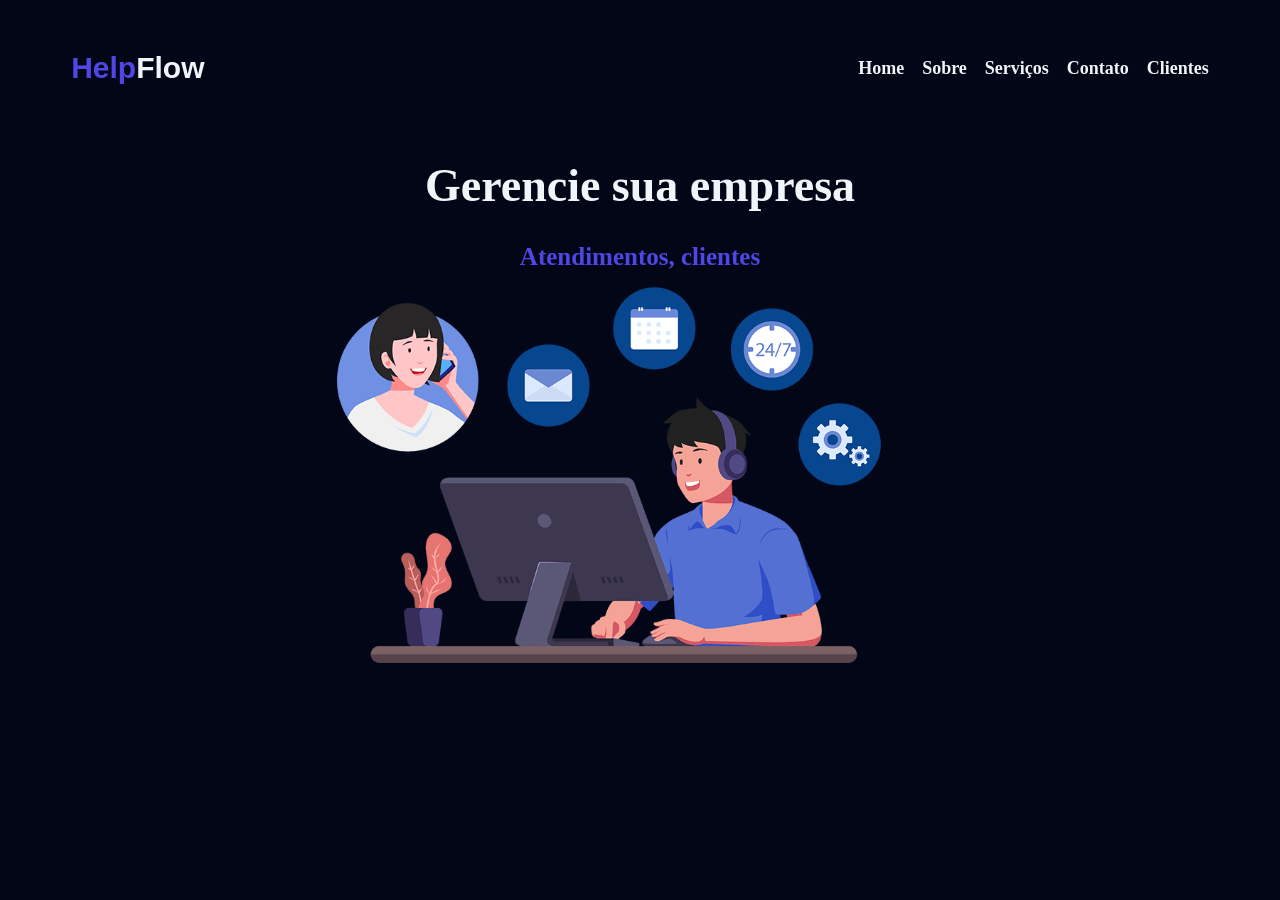
==== index.html @ 82026f05 "Primeiro commit" ====
<!DOCTYPE html>
<html lang="pt-br">
<head>
    <meta charset="UTF-8">
    <meta name="viewport" content="width=device-width, initial-scale=1.0">
    <link rel="stylesheet" href="style.css">
    <title>Document</title>
</head>
<body>
    <header class="Header">
        <h1><span>Help</span>Flow</h1>

        <div class="Link">
            <a href="/index.html">Home</a>
            <a href="/pages/sobre.html">Sobre</a>
            <a href="#">Serviços</a>
            <a href="#">Contato</a>
            <a href="#">Clientes</a>
        </div>
    </header>

    <main class="container">
        <div class="hero-title">
            <h1 >Gerencie sua empresa </h1>

            <h1 class="title-blue">Atendimentos, clientes</h1>
        </div>
        <div>
            <img src="imagens/hero.svg" alt="Imagem hero">

        </div>
        


    </main>
    
</body>
</html>
---- style.css ----
body{
    border: 0;
    padding: 0;
    box-sizing: border-box;
    background-color: #020617;
    
}
.Header{
   max-width: 100%;
    height: 120px;
    display: flex;
    align-items: center;
    justify-content: space-between;
    margin: 0 5% 0 5%;
   

    h1{
        color: #f1f5f9;
        font-weight: bold;
        font-family: Arial, Helvetica, sans-serif;
        font-size: 30px;
        span{
        color: #4f46e5;
        }
    }
    
}

.Link{
    display: flex;
    gap: 18px;
    
    a{
        text-decoration: none;
        color: #f1f5f9;
        font-weight: bold;
        font-size: 18px;
    }

    a:hover{
        text-decoration: underline;
        color: #4f46e5;
        transition: 0.8s;
    }
}

.container{
    width: 100%;
    height: calc(100% - 120px);
    display: flex;
    align-items: center;
    justify-content: center;
    flex-direction: column;
    
    img{
        width: 90%;
    }
}
.hero-title{
    color: #f1f5f9;
    font-weight: bold;
    font-size: 23px;
}
.title-blue{
    color: #4f46e5;
    font-size: 25px;
    text-align: center;
    
}
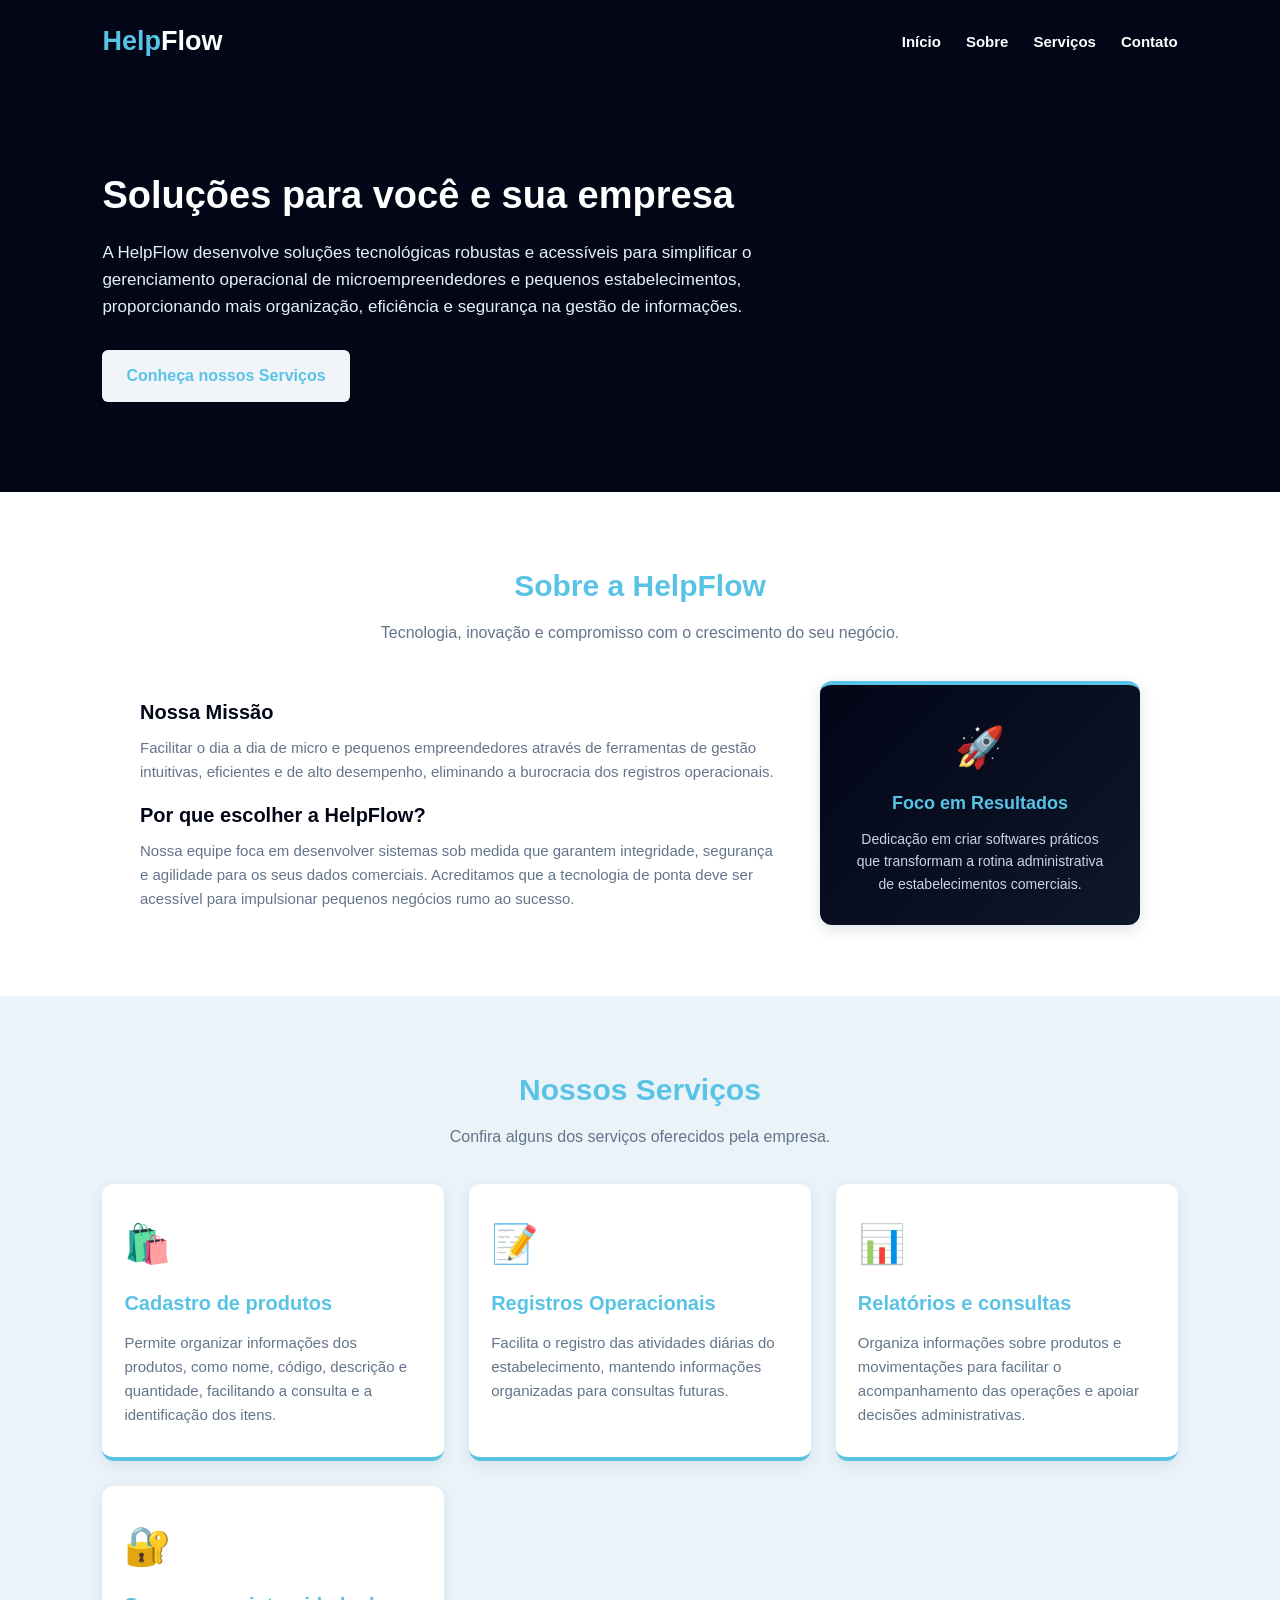
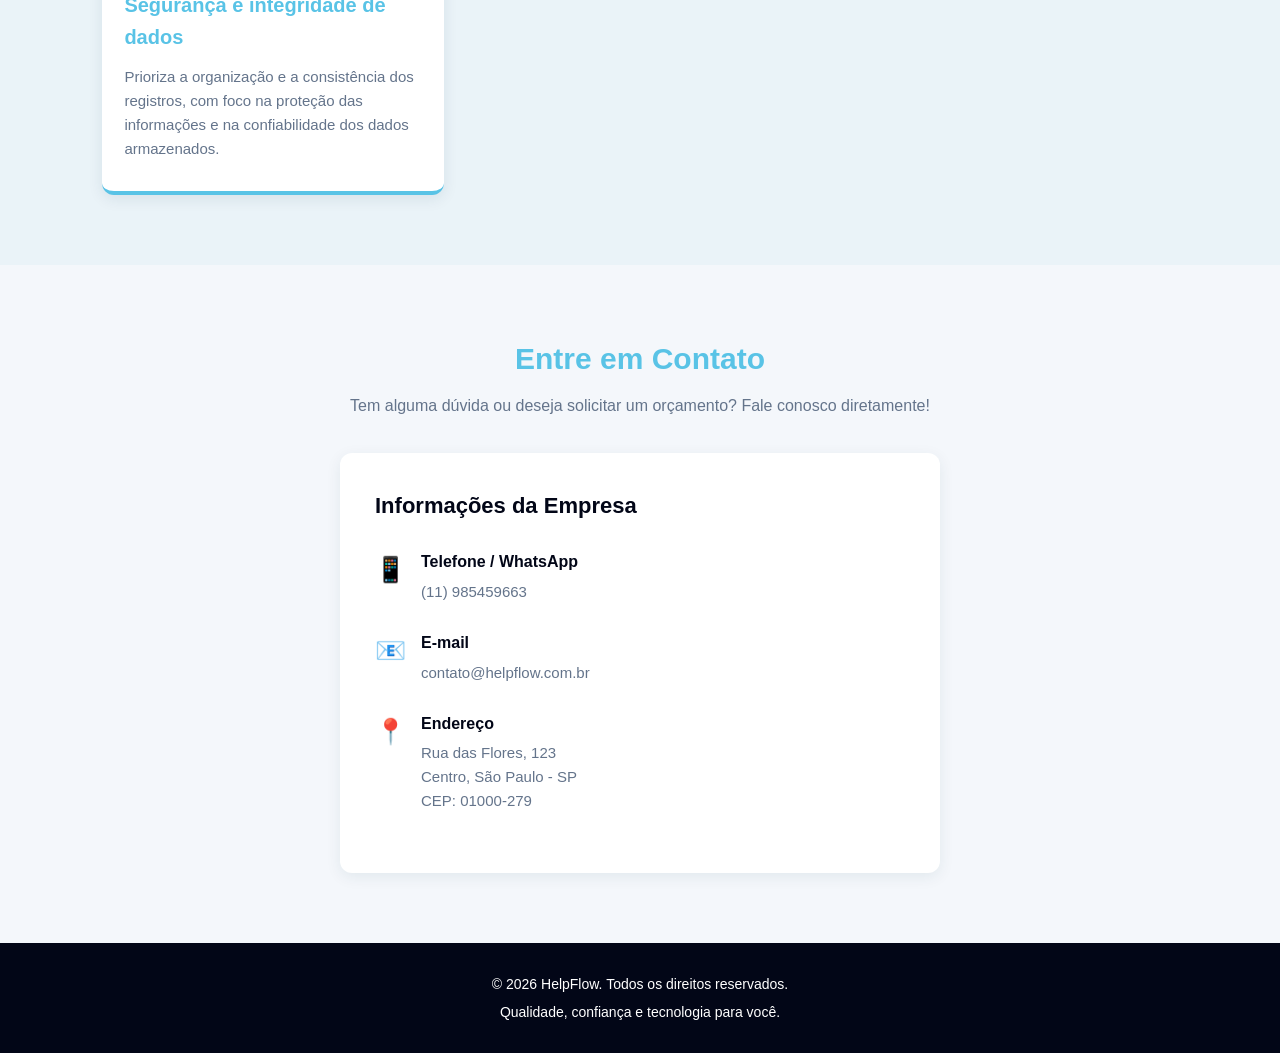
==== commit a51491ad: "ultimos ajustes da landing page!!!" ====
--- a/index.html
+++ b/index.html
@@ -3,36 +3,159 @@
 <head>
     <meta charset="UTF-8">
     <meta name="viewport" content="width=device-width, initial-scale=1.0">
+    <title>Help Flow | Produtos e Serviços</title>
     <link rel="stylesheet" href="style.css">
-    <title>Document</title>
 </head>
 <body>
-    <header class="Header">
+
+    
+    <header class="header">
         <h1><span>Help</span>Flow</h1>
 
-        <div class="Link">
-            <a href="/index.html">Home</a>
-            <a href="/pages/sobre.html">Sobre</a>
-            <a href="#">Serviços</a>
-            <a href="#">Contato</a>
-            <a href="#">Clientes</a>
-        </div>
+        <nav>
+            <a href="#inicio">Início</a>
+            <a href="#sobre">Sobre</a>
+            <a href="#produtos">Serviços</a>
+            <a href="#contato">Contato</a>
+        </nav>
     </header>
 
-    <main class="container">
-        <div class="hero-title">
-            <h1 >Gerencie sua empresa </h1>
+    
+    <section id="inicio" class="inicio">
+        <div class="inicio-conteudo">
+            <h2>Soluções para você e sua empresa</h2>
+            <p>
+                A HelpFlow desenvolve soluções tecnológicas robustas e acessíveis para simplificar o gerenciamento operacional de microempreendedores e pequenos estabelecimentos, proporcionando mais organização, eficiência e segurança na gestão de informações.
+            </p>
+            <a href="#produtos" class="botao">
+                Conheça nossos Serviços
+            </a>
+        </div>
+    </section>
 
-            <h1 class="title-blue">Atendimentos, clientes</h1>
+    
+    <section id="sobre" class="secao sobre-empresa">
+        <h2>Sobre a HelpFlow</h2>
+        <p class="subtitulo">
+            Tecnologia, inovação e compromisso com o crescimento do seu negócio.
+        </p>
+
+        <div class="sobre-container">
+            <div class="sobre-texto">
+                <h3>Nossa Missão</h3>
+                <p>
+                    Facilitar o dia a dia de micro e pequenos empreendedores através de ferramentas de gestão intuitivas, eficientes e de alto desempenho, eliminando a burocracia dos registros operacionais.
+                </p>
+
+                <h3>Por que escolher a HelpFlow?</h3>
+                <p>
+                    Nossa equipe foca em desenvolver sistemas sob medida que garantem integridade, segurança e agilidade para os seus dados comerciais. Acreditamos que a tecnologia de ponta deve ser acessível para impulsionar pequenos negócios rumo ao sucesso.
+                </p>
+            </div>
+            
+            <div class="sobre-card-destaque">
+                <div class="icone-destaque">🚀</div>
+                <h4>Foco em Resultados</h4>
+                <p>Dedicação em criar softwares práticos que transformam a rotina administrativa de estabelecimentos comerciais.</p>
+            </div>
         </div>
-        <div>
-            <img src="imagens/hero.svg" alt="Imagem hero">
+    </section>
 
+    
+    <section id="produtos" class="secao secao-servicos">
+        <h2>Nossos Serviços</h2>
+
+        <p class="subtitulo">
+            Confira alguns dos serviços oferecidos pela empresa.
+        </p>
+
+        <div class="container-cards">
+            <div class="card">
+                <div class="icone">🛍️</div>
+                <h3>Cadastro de produtos</h3>
+                <p>
+                    Permite organizar informações dos produtos, como nome, código, descrição e quantidade, facilitando a consulta e a identificação dos itens.
+                </p>
+            </div>
+
+            <div class="card">
+                <div class="icone">📝</div>
+                <h3>Registros Operacionais</h3>
+                <p>
+                    Facilita o registro das atividades diárias do estabelecimento, mantendo informações organizadas para consultas futuras.
+                </p>
+            </div>
+
+            <div class="card">
+                <div class="icone">📊</div>
+                <h3>Relatórios e consultas</h3>
+                <p>
+                    Organiza informações sobre produtos e movimentações para facilitar o acompanhamento das operações e apoiar decisões administrativas.
+                </p>
+            </div>
+
+            <div class="card">
+                <div class="icone">🔐</div>
+                <h3>Segurança e integridade de dados</h3>
+                <p>
+                    Prioriza a organização e a consistência dos registros, com foco na proteção das informações e na confiabilidade dos dados armazenados.
+                </p>
+            </div>
         </div>
-        
+    </section>
 
+    
+    <section id="contato" class="secao contato">
+        <h2>Entre em Contato</h2>
 
-    </main>
+        <p class="subtitulo">
+            Tem alguma dúvida ou deseja solicitar um orçamento? Fale conosco diretamente!
+        </p>
+
+        <div class="contato-container-central">
+            <div class="informacoes">
+                <h3>Informações da Empresa</h3>
+
+                <div class="informacao-item">
+                    <span>📱</span>
+                    <div>
+                        <h4>Telefone / WhatsApp</h4>
+                        <a href="https://wa.me/5511985459663" target="_blank" rel="noopener noreferrer">
+                            (11) 985459663
+                        </a>
+                    </div>
+                </div>
+
+                <div class="informacao-item">
+                    <span>📧</span>
+                    <div>
+                        <h4>E-mail</h4>
+                        <a href="mailto:contato@helpflow.com.br">
+                            contato@helpflow.com.br
+                        </a>
+                    </div>
+                </div>
+
+                <div class="informacao-item">
+                    <span>📍</span>
+                    <div>
+                        <h4>Endereço</h4>
+                        <p>
+                            Rua das Flores, 123<br>
+                            Centro, São Paulo - SP<br>
+                            CEP: 01000-279
+                        </p>
+                    </div>
+                </div>
+            </div>
+        </div>
+    </section>
+
     
+    <footer class="footer">
+        <p>&copy; 2026 HelpFlow. Todos os direitos reservados.</p>
+        <p>Qualidade, confiança e tecnologia para você.</p>
+    </footer>
+
 </body>
 </html>
--- a/style.css
+++ b/style.css
@@ -1,69 +1,342 @@
-body{
-    border: 0;
+/* Configurações gerais e reset */
+* {
+    margin: 0;
     padding: 0;
     box-sizing: border-box;
+    font-family: Arial, Helvetica, sans-serif;
+    scroll-behavior: smooth;
+}
+
+body {
+    background-color: #f4f7fb;
+    color: #020617;
+    line-height: 1.6;
+}
+
+/* Cabeçalho */
+.header {
     background-color: #020617;
-    
-}
-.Header{
-   max-width: 100%;
-    height: 120px;
-    display: flex;
+    color: white;
+    padding: 20px 8%;
+    display: flex;
+    justify-content: space-between;
     align-items: center;
-    justify-content: space-between;
-    margin: 0 5% 0 5%;
-   
-
-    h1{
-        color: #f1f5f9;
-        font-weight: bold;
-        font-family: Arial, Helvetica, sans-serif;
-        font-size: 30px;
-        span{
-        color: #4f46e5;
-        }
-    }
-    
-}
-
-.Link{
-    display: flex;
-    gap: 18px;
-    
-    a{
-        text-decoration: none;
-        color: #f1f5f9;
-        font-weight: bold;
-        font-size: 18px;
-    }
-
-    a:hover{
-        text-decoration: underline;
-        color: #4f46e5;
-        transition: 0.8s;
-    }
-}
-
-.container{
+    flex-wrap: wrap;
+    gap: 15px;
+}
+
+.header h1 {
+    font-size: 27px;
+    font-weight: bold;
+}
+
+.header h1 span {
+    color: #59c3e6;
+}
+
+.header nav {
+    display: flex;
+    gap: 25px;
+    flex-wrap: wrap;
+}
+
+.header nav a {
+    color: white;
+    text-decoration: none;
+    font-size: 15px;
+    font-weight: bold;
+    transition: color 0.3s;
+}
+
+.header nav a:hover {
+    color: #59c3e6;
+}
+
+/* Início (Hero) */
+.inicio {
+    min-height: 400px;
+    padding: 90px 8%;
+    display: flex;
+    align-items: center;
+    background: linear-gradient(135deg, #020617, #020617);
+    color: white;
+}
+
+.inicio-conteudo {
+    max-width: 700px;
+}
+
+.inicio h2 {
+    font-size: 38px;
+    line-height: 1.2;
+    margin-bottom: 20px;
+}
+
+.inicio p {
+    font-size: 17px;
+    margin-bottom: 30px;
+    color: #e4f1f7;
+}
+
+.botao {
+    display: inline-block;
+    background-color: #f1f5f9;
+    color: #59c3e6;
+    padding: 13px 24px;
+    border-radius: 6px;
+    text-decoration: none;
+    font-weight: bold;
+    transition: 0.3s;
+}
+
+.botao:hover {
+    background-color: white;
+    transform: translateY(-2px);
+}
+
+/* Seções Gerais */
+.secao {
+    padding: 70px 8%;
+    text-align: center;
+}
+
+.secao h2 {
+    font-size: 30px;
+    color: #59c3e6;
+    margin-bottom: 10px;
+}
+
+.subtitulo {
+    max-width: 650px;
+    margin: 0 auto 35px;
+    color: #64748b;
+}
+
+/* Seção Sobre a Empresa */
+.sobre-empresa {
+    background-color: #ffffff;
+}
+
+.sobre-container {
+    display: grid;
+    grid-template-columns: 2fr 1fr;
+    gap: 40px;
+    align-items: center;
+    text-align: left;
+    max-width: 1000px;
+    margin: 0 auto;
+}
+
+.sobre-texto h3 {
+    color: #020617;
+    font-size: 20px;
+    margin-top: 15px;
+    margin-bottom: 8px;
+}
+
+.sobre-texto p {
+    color: #64748b;
+    font-size: 15px;
+    margin-bottom: 15px;
+}
+
+.sobre-card-destaque {
+    background: linear-gradient(135deg, #020617, #0f172a);
+    padding: 30px;
+    border-radius: 12px;
+    color: white;
+    text-align: center;
+    box-shadow: 0 4px 15px rgba(18, 60, 80, 0.15);
+    border-top: 4px solid #59c3e6;
+}
+
+.icone-destaque {
+    font-size: 40px;
+    margin-bottom: 10px;
+}
+
+.sobre-card-destaque h4 {
+    color: #59c3e6;
+    font-size: 18px;
+    margin-bottom: 10px;
+}
+
+.sobre-card-destaque p {
+    color: #cbd5e1;
+    font-size: 14px;
+}
+
+/* Cards de Produtos / Serviços */
+.container-cards {
+    display: grid;
+    grid-template-columns: repeat(3, minmax(0, 1fr));
+    gap: 25px;
+    margin-top: 30px;
+}
+
+.card {
+    background-color: white;
+    padding: 30px 22px;
+    border-radius: 12px;
+    box-shadow: 0 4px 15px rgba(18, 60, 80, 0.09);
+    border-bottom: 4px solid #59c3e6;
+    transition: transform 0.3s, box-shadow 0.3s;
+    text-align: left;
+}
+
+.card:hover {
+    transform: translateY(-6px);
+    box-shadow: 0 8px 22px rgba(18, 60, 80, 0.15);
+}
+
+.card h3 {
+    color: #59c3e6;
+    font-size: 20px;
+    margin: 12px 0;
+}
+
+.card p {
+    color: #64748b;
+    font-size: 15px;
+}
+
+.icone {
+    font-size: 38px;
+    margin-bottom: 10px;
+}
+
+.secao-servicos {
+    background-color: #eaf3f8;
+}
+
+/* Contato (Centralizado sem formulário) */
+.contato {
+    background-color: #f4f7fb;
+}
+
+.contato-container-central {
+    display: flex;
+    justify-content: center;
+    max-width: 600px;
+    margin: 0 auto;
+    text-align: left;
+}
+
+.informacoes {
+    background-color: white;
+    padding: 35px;
+    border-radius: 12px;
+    box-shadow: 0 4px 15px rgba(18, 60, 80, 0.08);
     width: 100%;
-    height: calc(100% - 120px);
-    display: flex;
-    align-items: center;
-    justify-content: center;
-    flex-direction: column;
-    
-    img{
-        width: 90%;
-    }
-}
-.hero-title{
-    color: #f1f5f9;
-    font-weight: bold;
-    font-size: 23px;
-}
-.title-blue{
-    color: #4f46e5;
+}
+
+.informacoes h3 {
+    color: #020617;
+    font-size: 22px;
+    margin-bottom: 25px;
+}
+
+.informacao-item {
+    display: flex;
+    align-items: flex-start;
+    gap: 15px;
+    margin-bottom: 25px;
+}
+
+.informacao-item span {
     font-size: 25px;
+}
+
+.informacao-item h4 {
+    color: #020617;
+    margin-bottom: 5px;
+}
+
+.informacao-item p,
+.informacao-item a {
+    color: #64748b;
+    font-size: 15px;
+    overflow-wrap: anywhere;
+}
+
+.informacao-item a {
+    text-decoration: none;
+}
+
+.informacao-item a:hover {
+    color: #168bb5;
+    text-decoration: underline;
+}
+
+/* Rodapé */
+.footer {
+    background-color: #020617;
+    color: white;
+    padding: 25px 8%;
     text-align: center;
-    
+}
+
+.footer p {
+    font-size: 14px;
+    margin: 5px 0;
+}
+
+/* Responsividade para tablets e celulares */
+@media (max-width: 900px) {
+    .container-cards {
+        grid-template-columns: repeat(2, minmax(0, 1fr));
+    }
+
+    .sobre-container {
+        grid-template-columns: 1fr;
+    }
+}
+
+@media (max-width: 600px) {
+    .header {
+        flex-direction: column;
+        padding: 20px 5%;
+    }
+
+    .header nav {
+        justify-content: center;
+        gap: 15px;
+    }
+
+    .header nav a {
+        font-size: 14px;
+    }
+
+    .inicio {
+        padding: 65px 6%;
+        min-height: 350px;
+    }
+
+    .inicio h2 {
+        font-size: 29px;
+    }
+
+    .inicio p {
+        font-size: 15px;
+    }
+
+    .secao {
+        padding: 50px 6%;
+    }
+
+    .secao h2 {
+        font-size: 26px;
+    }
+
+    .container-cards {
+        grid-template-columns: 1fr;
+    }
+
+    .card, .informacoes {
+        padding: 22px 18px;
+    }
+
+    .footer {
+        padding: 22px 5%;
+    }
 }
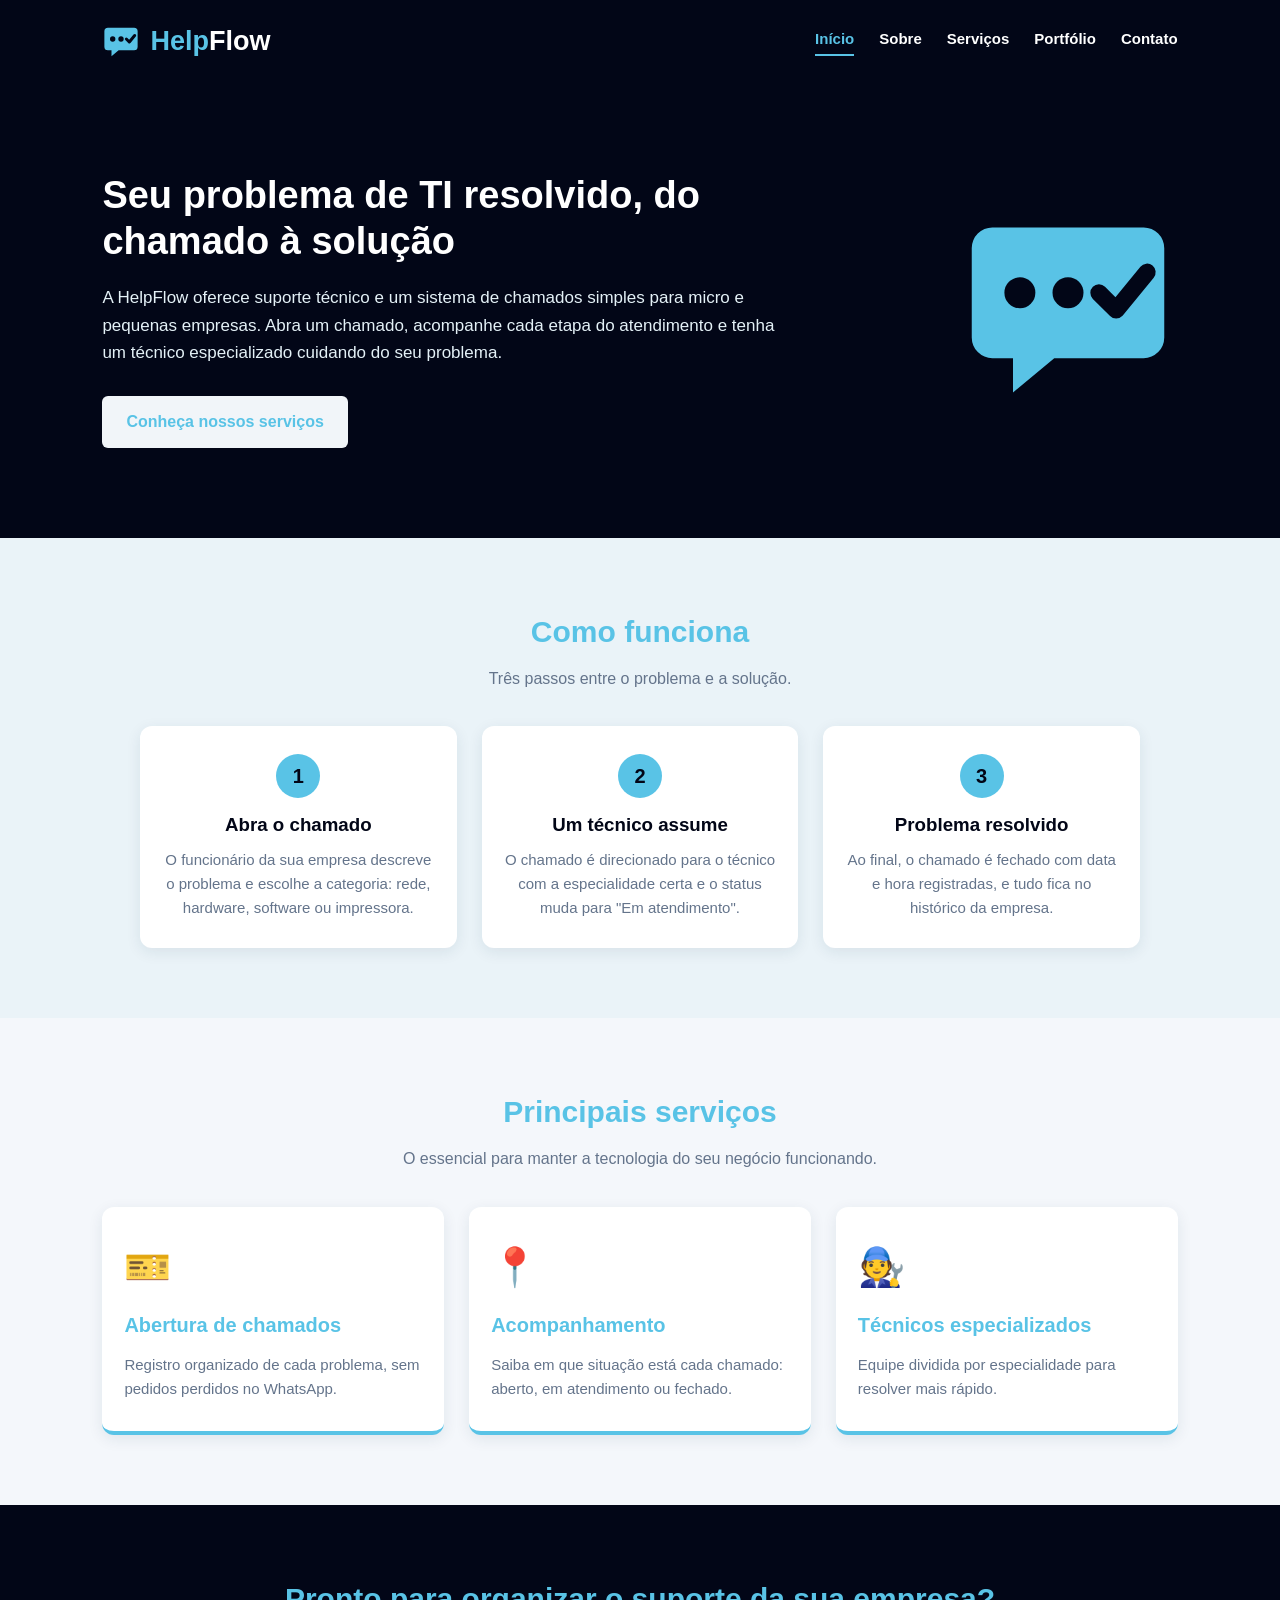
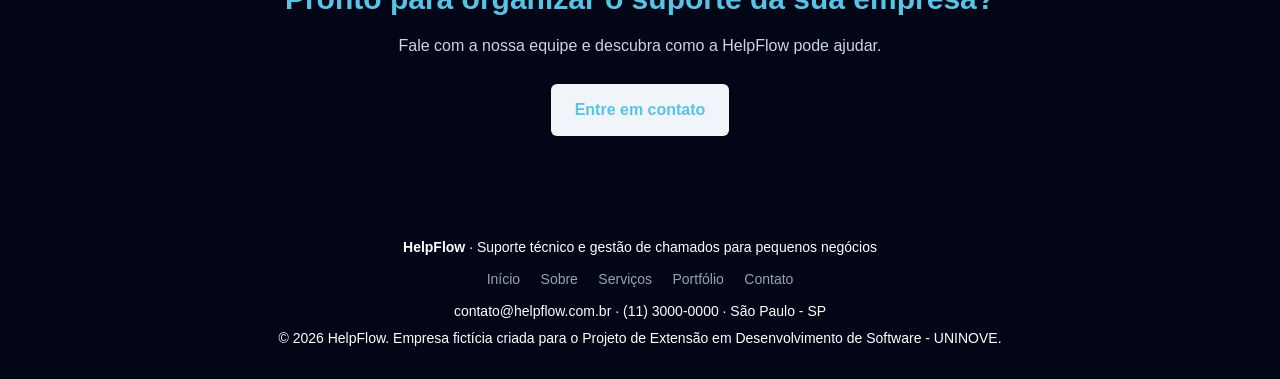
==== commit deef3292: "Projeto finalizado." ====
--- a/index.html
+++ b/index.html
@@ -3,159 +3,113 @@
 <head>
     <meta charset="UTF-8">
     <meta name="viewport" content="width=device-width, initial-scale=1.0">
-    <title>Help Flow | Produtos e Serviços</title>
+    <title>HelpFlow | Suporte técnico para pequenos negócios</title>
+    <link rel="icon" href="img/logo.svg" type="image/svg+xml">
     <link rel="stylesheet" href="style.css">
 </head>
 <body>
 
-    
+    <!-- Cabeçalho com logotipo e menu de navegação -->
     <header class="header">
-        <h1><span>Help</span>Flow</h1>
+        <h1 class="logo">
+            <a href="index.html">
+                <img src="img/logo.svg" alt="Logotipo HelpFlow">
+                <span class="logo-texto"><span>Help</span>Flow</span>
+            </a>
+        </h1>
 
         <nav>
-            <a href="#inicio">Início</a>
-            <a href="#sobre">Sobre</a>
-            <a href="#produtos">Serviços</a>
-            <a href="#contato">Contato</a>
+            <a href="index.html" class="ativo">Início</a>
+            <a href="sobre.html">Sobre</a>
+            <a href="servicos.html">Serviços</a>
+            <a href="portfolio.html">Portfólio</a>
+            <a href="contato.html">Contato</a>
         </nav>
     </header>
 
-    
-    <section id="inicio" class="inicio">
+    <main>
+    <!-- Banner principal -->
+    <section class="inicio">
         <div class="inicio-conteudo">
-            <h2>Soluções para você e sua empresa</h2>
+            <h2>Seu problema de TI resolvido, do chamado à solução</h2>
             <p>
-                A HelpFlow desenvolve soluções tecnológicas robustas e acessíveis para simplificar o gerenciamento operacional de microempreendedores e pequenos estabelecimentos, proporcionando mais organização, eficiência e segurança na gestão de informações.
+                A HelpFlow oferece suporte técnico e um sistema de chamados simples para micro e pequenas empresas.
+                Abra um chamado, acompanhe cada etapa do atendimento e tenha um técnico especializado cuidando do seu problema.
             </p>
-            <a href="#produtos" class="botao">
-                Conheça nossos Serviços
-            </a>
+            <a href="servicos.html" class="botao">Conheça nossos serviços</a>
         </div>
+        <img class="inicio-logo" src="img/logo.svg" alt="">
     </section>
 
-    
-    <section id="sobre" class="secao sobre-empresa">
-        <h2>Sobre a HelpFlow</h2>
-        <p class="subtitulo">
-            Tecnologia, inovação e compromisso com o crescimento do seu negócio.
-        </p>
+    <!-- Como funciona -->
+    <section class="secao secao-servicos">
+        <h2>Como funciona</h2>
+        <p class="subtitulo">Três passos entre o problema e a solução.</p>
 
-        <div class="sobre-container">
-            <div class="sobre-texto">
-                <h3>Nossa Missão</h3>
-                <p>
-                    Facilitar o dia a dia de micro e pequenos empreendedores através de ferramentas de gestão intuitivas, eficientes e de alto desempenho, eliminando a burocracia dos registros operacionais.
-                </p>
-
-                <h3>Por que escolher a HelpFlow?</h3>
-                <p>
-                    Nossa equipe foca em desenvolver sistemas sob medida que garantem integridade, segurança e agilidade para os seus dados comerciais. Acreditamos que a tecnologia de ponta deve ser acessível para impulsionar pequenos negócios rumo ao sucesso.
-                </p>
+        <div class="passos">
+            <div class="passo">
+                <span class="passo-numero">1</span>
+                <h3>Abra o chamado</h3>
+                <p>O funcionário da sua empresa descreve o problema e escolhe a categoria: rede, hardware, software ou impressora.</p>
             </div>
-            
-            <div class="sobre-card-destaque">
-                <div class="icone-destaque">🚀</div>
-                <h4>Foco em Resultados</h4>
-                <p>Dedicação em criar softwares práticos que transformam a rotina administrativa de estabelecimentos comerciais.</p>
+            <div class="passo">
+                <span class="passo-numero">2</span>
+                <h3>Um técnico assume</h3>
+                <p>O chamado é direcionado para o técnico com a especialidade certa e o status muda para "Em atendimento".</p>
+            </div>
+            <div class="passo">
+                <span class="passo-numero">3</span>
+                <h3>Problema resolvido</h3>
+                <p>Ao final, o chamado é fechado com data e hora registradas, e tudo fica no histórico da empresa.</p>
             </div>
         </div>
     </section>
 
-    
-    <section id="produtos" class="secao secao-servicos">
-        <h2>Nossos Serviços</h2>
-
-        <p class="subtitulo">
-            Confira alguns dos serviços oferecidos pela empresa.
-        </p>
+    <!-- Destaque dos principais serviços -->
+    <section class="secao">
+        <h2>Principais serviços</h2>
+        <p class="subtitulo">O essencial para manter a tecnologia do seu negócio funcionando.</p>
 
         <div class="container-cards">
             <div class="card">
-                <div class="icone">🛍️</div>
-                <h3>Cadastro de produtos</h3>
-                <p>
-                    Permite organizar informações dos produtos, como nome, código, descrição e quantidade, facilitando a consulta e a identificação dos itens.
-                </p>
+                <div class="icone">🎫</div>
+                <h3>Abertura de chamados</h3>
+                <p>Registro organizado de cada problema, sem pedidos perdidos no WhatsApp.</p>
             </div>
-
             <div class="card">
-                <div class="icone">📝</div>
-                <h3>Registros Operacionais</h3>
-                <p>
-                    Facilita o registro das atividades diárias do estabelecimento, mantendo informações organizadas para consultas futuras.
-                </p>
+                <div class="icone">📍</div>
+                <h3>Acompanhamento</h3>
+                <p>Saiba em que situação está cada chamado: aberto, em atendimento ou fechado.</p>
             </div>
-
             <div class="card">
-                <div class="icone">📊</div>
-                <h3>Relatórios e consultas</h3>
-                <p>
-                    Organiza informações sobre produtos e movimentações para facilitar o acompanhamento das operações e apoiar decisões administrativas.
-                </p>
-            </div>
-
-            <div class="card">
-                <div class="icone">🔐</div>
-                <h3>Segurança e integridade de dados</h3>
-                <p>
-                    Prioriza a organização e a consistência dos registros, com foco na proteção das informações e na confiabilidade dos dados armazenados.
-                </p>
+                <div class="icone">🧑‍🔧</div>
+                <h3>Técnicos especializados</h3>
+                <p>Equipe dividida por especialidade para resolver mais rápido.</p>
             </div>
         </div>
     </section>
 
-    
-    <section id="contato" class="secao contato">
-        <h2>Entre em Contato</h2>
+    <!-- Chamada para ação -->
+    <section class="secao chamada-acao">
+        <h2>Pronto para organizar o suporte da sua empresa?</h2>
+        <p>Fale com a nossa equipe e descubra como a HelpFlow pode ajudar.</p>
+        <a href="contato.html" class="botao">Entre em contato</a>
+    </section>
+    </main>
 
-        <p class="subtitulo">
-            Tem alguma dúvida ou deseja solicitar um orçamento? Fale conosco diretamente!
-        </p>
-
-        <div class="contato-container-central">
-            <div class="informacoes">
-                <h3>Informações da Empresa</h3>
-
-                <div class="informacao-item">
-                    <span>📱</span>
-                    <div>
-                        <h4>Telefone / WhatsApp</h4>
-                        <a href="https://wa.me/5511985459663" target="_blank" rel="noopener noreferrer">
-                            (11) 985459663
-                        </a>
-                    </div>
-                </div>
-
-                <div class="informacao-item">
-                    <span>📧</span>
-                    <div>
-                        <h4>E-mail</h4>
-                        <a href="mailto:contato@helpflow.com.br">
-                            contato@helpflow.com.br
-                        </a>
-                    </div>
-                </div>
-
-                <div class="informacao-item">
-                    <span>📍</span>
-                    <div>
-                        <h4>Endereço</h4>
-                        <p>
-                            Rua das Flores, 123<br>
-                            Centro, São Paulo - SP<br>
-                            CEP: 01000-279
-                        </p>
-                    </div>
-                </div>
-            </div>
+    <!-- Rodapé -->
+    <footer class="footer">
+        <p><strong>HelpFlow</strong> · Suporte técnico e gestão de chamados para pequenos negócios</p>
+        <div class="footer-links">
+            <a href="index.html">Início</a>
+            <a href="sobre.html">Sobre</a>
+            <a href="servicos.html">Serviços</a>
+            <a href="portfolio.html">Portfólio</a>
+            <a href="contato.html">Contato</a>
         </div>
-    </section>
-
-    
-    <footer class="footer">
-        <p>&copy; 2026 HelpFlow. Todos os direitos reservados.</p>
-        <p>Qualidade, confiança e tecnologia para você.</p>
+        <p>contato@helpflow.com.br · (11) 3000-0000 · São Paulo - SP</p>
+        <p>&copy; 2026 HelpFlow. Empresa fictícia criada para o Projeto de Extensão em Desenvolvimento de Software - UNINOVE.</p>
     </footer>
 
 </body>
-</html>+</html>
--- a/style.css
+++ b/style.css
@@ -209,7 +209,7 @@
     background-color: #eaf3f8;
 }
 
-/* Contato (Centralizado sem formulário) */
+/* Contato */
 .contato {
     background-color: #f4f7fb;
 }
@@ -339,4 +339,322 @@
     .footer {
         padding: 22px 5%;
     }
-}+}
+/* ==========================================================================
+   Complementos para o site em 5 páginas
+   ========================================================================== */
+
+/* Logo no cabeçalho */
+.logo a {
+    display: flex;
+    align-items: center;
+    gap: 10px;
+    color: white;
+    text-decoration: none;
+}
+
+.logo img {
+    width: 38px;
+    height: 38px;
+}
+
+/* Página atual destacada no menu */
+.header nav a.ativo {
+    color: #59c3e6;
+    border-bottom: 2px solid #59c3e6;
+    padding-bottom: 3px;
+}
+
+/* Topo das páginas internas (versão menor do banner) */
+.topo-pagina {
+    background: linear-gradient(135deg, #020617, #0f172a);
+    color: white;
+    padding: 60px 8%;
+    text-align: center;
+}
+
+.topo-pagina h2 {
+    font-size: 34px;
+    margin-bottom: 10px;
+}
+
+.topo-pagina p {
+    color: #cbd5e1;
+    max-width: 650px;
+    margin: 0 auto;
+}
+
+/* Banner da página inicial com logo grande */
+.inicio {
+    gap: 40px;
+    justify-content: space-between;
+}
+
+.inicio-logo {
+    width: 220px;
+    max-width: 35%;
+}
+
+/* Passo a passo (Como funciona) */
+.passos {
+    display: grid;
+    grid-template-columns: repeat(3, minmax(0, 1fr));
+    gap: 25px;
+    max-width: 1000px;
+    margin: 0 auto;
+}
+
+.passo {
+    background-color: white;
+    padding: 28px 22px;
+    border-radius: 12px;
+    box-shadow: 0 4px 15px rgba(18, 60, 80, 0.09);
+}
+
+.passo-numero {
+    display: inline-flex;
+    align-items: center;
+    justify-content: center;
+    width: 44px;
+    height: 44px;
+    border-radius: 50%;
+    background-color: #59c3e6;
+    color: #020617;
+    font-weight: bold;
+    font-size: 20px;
+    margin-bottom: 12px;
+}
+
+.passo h3 {
+    color: #020617;
+    margin-bottom: 8px;
+}
+
+.passo p {
+    color: #64748b;
+    font-size: 15px;
+}
+
+/* Chamada para ação */
+.chamada-acao {
+    background-color: #020617;
+    color: white;
+}
+
+.chamada-acao p {
+    color: #cbd5e1;
+    margin-bottom: 25px;
+}
+
+/* Missão, visão e valores */
+.mvv {
+    display: grid;
+    grid-template-columns: repeat(3, minmax(0, 1fr));
+    gap: 25px;
+    max-width: 1000px;
+    margin: 0 auto;
+    text-align: left;
+}
+
+.lista-valores {
+    list-style: none;
+}
+
+.lista-valores li {
+    color: #64748b;
+    font-size: 15px;
+    padding: 4px 0 4px 22px;
+    position: relative;
+}
+
+.lista-valores li::before {
+    content: "✔";
+    color: #59c3e6;
+    position: absolute;
+    left: 0;
+}
+
+.texto-centralizado {
+    max-width: 800px;
+    margin: 0 auto;
+    color: #64748b;
+    text-align: left;
+}
+
+.texto-centralizado p {
+    margin-bottom: 15px;
+}
+
+/* Portfólio */
+.projeto-cliente {
+    display: block;
+    font-size: 13px;
+    font-weight: bold;
+    color: #168bb5;
+    text-transform: uppercase;
+    letter-spacing: 0.5px;
+}
+
+.projeto-resultado {
+    margin-top: 12px;
+    padding-top: 12px;
+    border-top: 1px solid #e2e8f0;
+    color: #020617 !important;
+    font-weight: bold;
+}
+
+/* Depoimentos */
+.depoimentos {
+    display: grid;
+    grid-template-columns: repeat(3, minmax(0, 1fr));
+    gap: 25px;
+    max-width: 1000px;
+    margin: 0 auto;
+}
+
+.depoimento {
+    background-color: #020617;
+    color: #e2e8f0;
+    padding: 28px 24px;
+    border-radius: 12px;
+    text-align: left;
+    border-left: 4px solid #59c3e6;
+}
+
+.depoimento p {
+    font-style: italic;
+    margin-bottom: 15px;
+}
+
+.depoimento strong {
+    color: #59c3e6;
+}
+
+.depoimento span {
+    display: block;
+    font-size: 13px;
+    color: #94a3b8;
+}
+
+.aviso-ficticio {
+    margin-top: 25px;
+    font-size: 13px;
+    color: #94a3b8;
+}
+
+/* Contato com formulário */
+.contato-container {
+    display: grid;
+    grid-template-columns: 1fr 1.3fr;
+    gap: 30px;
+    max-width: 1000px;
+    margin: 0 auto;
+    text-align: left;
+}
+
+.formulario {
+    background-color: white;
+    padding: 35px;
+    border-radius: 12px;
+    box-shadow: 0 4px 15px rgba(18, 60, 80, 0.08);
+}
+
+.formulario h3 {
+    color: #020617;
+    font-size: 22px;
+    margin-bottom: 20px;
+}
+
+.formulario label {
+    display: block;
+    font-weight: bold;
+    color: #020617;
+    margin-bottom: 6px;
+    font-size: 14px;
+}
+
+.formulario input,
+.formulario textarea {
+    width: 100%;
+    padding: 12px 14px;
+    border: 1px solid #cbd5e1;
+    border-radius: 6px;
+    font-size: 15px;
+    margin-bottom: 18px;
+    background-color: #f8fafc;
+}
+
+.formulario input:focus,
+.formulario textarea:focus {
+    outline: none;
+    border-color: #59c3e6;
+    background-color: white;
+}
+
+.formulario textarea {
+    resize: vertical;
+    min-height: 130px;
+}
+
+.botao-enviar {
+    background-color: #59c3e6;
+    color: #020617;
+    border: none;
+    padding: 13px 28px;
+    border-radius: 6px;
+    font-weight: bold;
+    font-size: 15px;
+    cursor: pointer;
+    transition: 0.3s;
+}
+
+.botao-enviar:hover {
+    background-color: #168bb5;
+    color: white;
+}
+
+.mensagem-sucesso {
+    display: none;
+    margin-top: 15px;
+    padding: 12px 15px;
+    border-radius: 6px;
+    background-color: #dcfce7;
+    color: #166534;
+    font-weight: bold;
+}
+
+/* Rodapé com links */
+.footer-links {
+    margin: 8px 0;
+}
+
+.footer-links a {
+    color: #94a3b8;
+    text-decoration: none;
+    margin: 0 8px;
+    font-size: 14px;
+}
+
+.footer-links a:hover {
+    color: #59c3e6;
+}
+
+/* Responsividade dos complementos */
+@media (max-width: 900px) {
+    .passos, .mvv, .depoimentos, .contato-container {
+        grid-template-columns: 1fr;
+    }
+
+    .inicio-logo {
+        display: none;
+    }
+}
+
+/* Cores do nome no logo: "Help" em azul e "Flow" em branco */
+.header h1 .logo-texto {
+    color: white;
+}
+
+.header h1 .logo-texto span {
+    color: #59c3e6;
+}
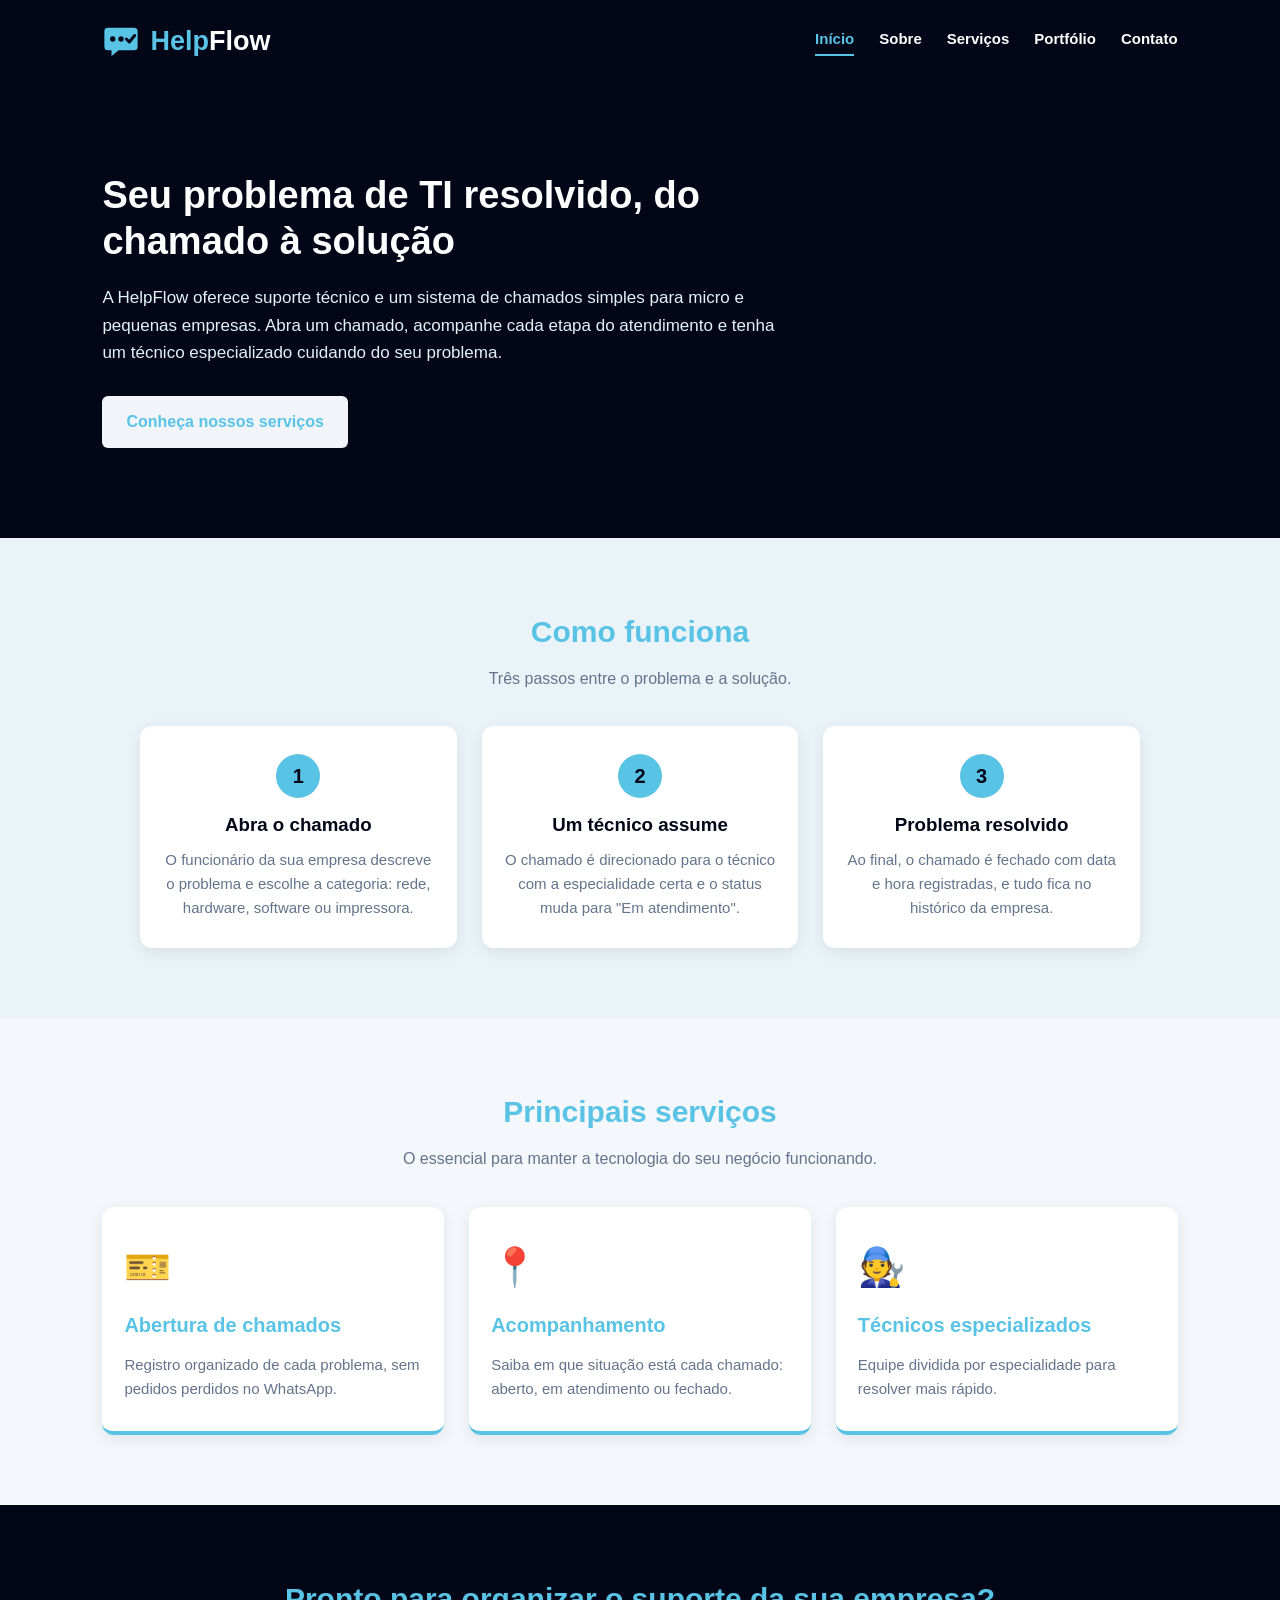
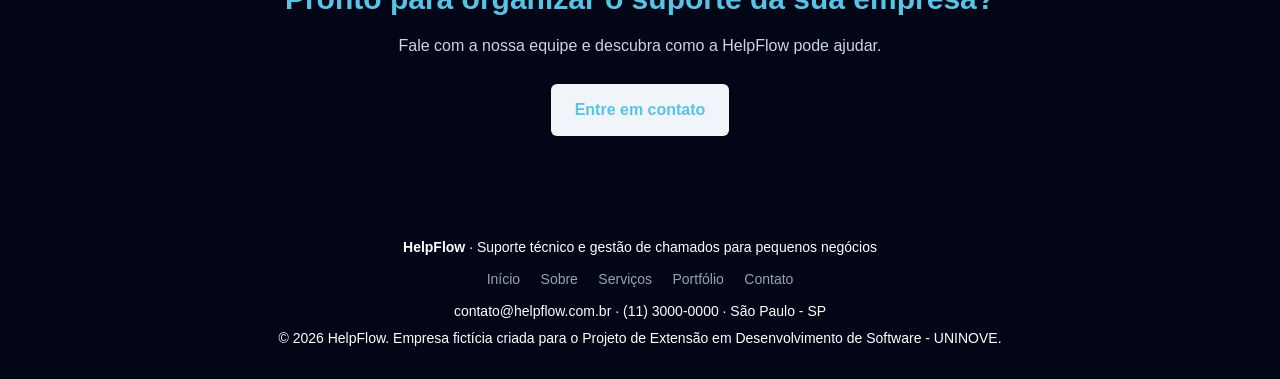
==== commit 7efbedbc: "Ajustando paginas e links" ====
--- a/index.html
+++ b/index.html
@@ -5,30 +5,30 @@
     <meta name="viewport" content="width=device-width, initial-scale=1.0">
     <title>HelpFlow | Suporte técnico para pequenos negócios</title>
     <link rel="icon" href="img/logo.svg" type="image/svg+xml">
-    <link rel="stylesheet" href="style.css">
+    <link rel="stylesheet" href="Portfolio-HelpFlow/style.css">
 </head>
 <body>
 
-    <!-- Cabeçalho com logotipo e menu de navegação -->
+    
     <header class="header">
         <h1 class="logo">
             <a href="index.html">
-                <img src="img/logo.svg" alt="Logotipo HelpFlow">
+                <img src="Portfolio-HelpFlow/img/logo.svg" alt="Logotipo HelpFlow">
                 <span class="logo-texto"><span>Help</span>Flow</span>
             </a>
         </h1>
 
         <nav>
             <a href="index.html" class="ativo">Início</a>
-            <a href="sobre.html">Sobre</a>
-            <a href="servicos.html">Serviços</a>
-            <a href="portfolio.html">Portfólio</a>
-            <a href="contato.html">Contato</a>
+            <a href="Portfolio-HelpFlow/sobre.html">Sobre</a>
+            <a href="Portfolio-HelpFlow/servicos.html">Serviços</a>
+            <a href="Portfolio-HelpFlow/portfolio.html">Portfólio</a>
+            <a href="Portfolio-HelpFlow/contato.html">Contato</a>
         </nav>
     </header>
 
     <main>
-    <!-- Banner principal -->
+    
     <section class="inicio">
         <div class="inicio-conteudo">
             <h2>Seu problema de TI resolvido, do chamado à solução</h2>
@@ -41,7 +41,7 @@
         <img class="inicio-logo" src="img/logo.svg" alt="">
     </section>
 
-    <!-- Como funciona -->
+    
     <section class="secao secao-servicos">
         <h2>Como funciona</h2>
         <p class="subtitulo">Três passos entre o problema e a solução.</p>
@@ -65,7 +65,7 @@
         </div>
     </section>
 
-    <!-- Destaque dos principais serviços -->
+    
     <section class="secao">
         <h2>Principais serviços</h2>
         <p class="subtitulo">O essencial para manter a tecnologia do seu negócio funcionando.</p>
@@ -89,7 +89,7 @@
         </div>
     </section>
 
-    <!-- Chamada para ação -->
+    
     <section class="secao chamada-acao">
         <h2>Pronto para organizar o suporte da sua empresa?</h2>
         <p>Fale com a nossa equipe e descubra como a HelpFlow pode ajudar.</p>
@@ -97,15 +97,15 @@
     </section>
     </main>
 
-    <!-- Rodapé -->
+    
     <footer class="footer">
         <p><strong>HelpFlow</strong> · Suporte técnico e gestão de chamados para pequenos negócios</p>
         <div class="footer-links">
             <a href="index.html">Início</a>
-            <a href="sobre.html">Sobre</a>
-            <a href="servicos.html">Serviços</a>
-            <a href="portfolio.html">Portfólio</a>
-            <a href="contato.html">Contato</a>
+            <a href="Portfolio-HelpFlow/sobre.html">Sobre</a>
+            <a href="Portfolio-HelpFlow/servicos.html">Serviços</a>
+            <a href="Portfolio-HelpFlow/portfolio.html">Portfólio</a>
+            <a href="Portfolio-HelpFlow/contato.html">Contato</a>
         </div>
         <p>contato@helpflow.com.br · (11) 3000-0000 · São Paulo - SP</p>
         <p>&copy; 2026 HelpFlow. Empresa fictícia criada para o Projeto de Extensão em Desenvolvimento de Software - UNINOVE.</p>
--- a/Portfolio-HelpFlow/style.css
+++ b/Portfolio-HelpFlow/style.css
@@ -0,0 +1,660 @@
+/* Configurações gerais e reset */
+* {
+    margin: 0;
+    padding: 0;
+    box-sizing: border-box;
+    font-family: Arial, Helvetica, sans-serif;
+    scroll-behavior: smooth;
+}
+
+body {
+    background-color: #f4f7fb;
+    color: #020617;
+    line-height: 1.6;
+}
+
+/* Cabeçalho */
+.header {
+    background-color: #020617;
+    color: white;
+    padding: 20px 8%;
+    display: flex;
+    justify-content: space-between;
+    align-items: center;
+    flex-wrap: wrap;
+    gap: 15px;
+}
+
+.header h1 {
+    font-size: 27px;
+    font-weight: bold;
+}
+
+.header h1 span {
+    color: #59c3e6;
+}
+
+.header nav {
+    display: flex;
+    gap: 25px;
+    flex-wrap: wrap;
+}
+
+.header nav a {
+    color: white;
+    text-decoration: none;
+    font-size: 15px;
+    font-weight: bold;
+    transition: color 0.3s;
+}
+
+.header nav a:hover {
+    color: #59c3e6;
+}
+
+/* Início (Hero) */
+.inicio {
+    min-height: 400px;
+    padding: 90px 8%;
+    display: flex;
+    align-items: center;
+    background: linear-gradient(135deg, #020617, #020617);
+    color: white;
+}
+
+.inicio-conteudo {
+    max-width: 700px;
+}
+
+.inicio h2 {
+    font-size: 38px;
+    line-height: 1.2;
+    margin-bottom: 20px;
+}
+
+.inicio p {
+    font-size: 17px;
+    margin-bottom: 30px;
+    color: #e4f1f7;
+}
+
+.botao {
+    display: inline-block;
+    background-color: #f1f5f9;
+    color: #59c3e6;
+    padding: 13px 24px;
+    border-radius: 6px;
+    text-decoration: none;
+    font-weight: bold;
+    transition: 0.3s;
+}
+
+.botao:hover {
+    background-color: white;
+    transform: translateY(-2px);
+}
+
+/* Seções Gerais */
+.secao {
+    padding: 70px 8%;
+    text-align: center;
+}
+
+.secao h2 {
+    font-size: 30px;
+    color: #59c3e6;
+    margin-bottom: 10px;
+}
+
+.subtitulo {
+    max-width: 650px;
+    margin: 0 auto 35px;
+    color: #64748b;
+}
+
+/* Seção Sobre a Empresa */
+.sobre-empresa {
+    background-color: #ffffff;
+}
+
+.sobre-container {
+    display: grid;
+    grid-template-columns: 2fr 1fr;
+    gap: 40px;
+    align-items: center;
+    text-align: left;
+    max-width: 1000px;
+    margin: 0 auto;
+}
+
+.sobre-texto h3 {
+    color: #020617;
+    font-size: 20px;
+    margin-top: 15px;
+    margin-bottom: 8px;
+}
+
+.sobre-texto p {
+    color: #64748b;
+    font-size: 15px;
+    margin-bottom: 15px;
+}
+
+.sobre-card-destaque {
+    background: linear-gradient(135deg, #020617, #0f172a);
+    padding: 30px;
+    border-radius: 12px;
+    color: white;
+    text-align: center;
+    box-shadow: 0 4px 15px rgba(18, 60, 80, 0.15);
+    border-top: 4px solid #59c3e6;
+}
+
+.icone-destaque {
+    font-size: 40px;
+    margin-bottom: 10px;
+}
+
+.sobre-card-destaque h4 {
+    color: #59c3e6;
+    font-size: 18px;
+    margin-bottom: 10px;
+}
+
+.sobre-card-destaque p {
+    color: #cbd5e1;
+    font-size: 14px;
+}
+
+/* Cards de Produtos / Serviços */
+.container-cards {
+    display: grid;
+    grid-template-columns: repeat(3, minmax(0, 1fr));
+    gap: 25px;
+    margin-top: 30px;
+}
+
+.card {
+    background-color: white;
+    padding: 30px 22px;
+    border-radius: 12px;
+    box-shadow: 0 4px 15px rgba(18, 60, 80, 0.09);
+    border-bottom: 4px solid #59c3e6;
+    transition: transform 0.3s, box-shadow 0.3s;
+    text-align: left;
+}
+
+.card:hover {
+    transform: translateY(-6px);
+    box-shadow: 0 8px 22px rgba(18, 60, 80, 0.15);
+}
+
+.card h3 {
+    color: #59c3e6;
+    font-size: 20px;
+    margin: 12px 0;
+}
+
+.card p {
+    color: #64748b;
+    font-size: 15px;
+}
+
+.icone {
+    font-size: 38px;
+    margin-bottom: 10px;
+}
+
+.secao-servicos {
+    background-color: #eaf3f8;
+}
+
+/* Contato */
+.contato {
+    background-color: #f4f7fb;
+}
+
+.contato-container-central {
+    display: flex;
+    justify-content: center;
+    max-width: 600px;
+    margin: 0 auto;
+    text-align: left;
+}
+
+.informacoes {
+    background-color: white;
+    padding: 35px;
+    border-radius: 12px;
+    box-shadow: 0 4px 15px rgba(18, 60, 80, 0.08);
+    width: 100%;
+}
+
+.informacoes h3 {
+    color: #020617;
+    font-size: 22px;
+    margin-bottom: 25px;
+}
+
+.informacao-item {
+    display: flex;
+    align-items: flex-start;
+    gap: 15px;
+    margin-bottom: 25px;
+}
+
+.informacao-item span {
+    font-size: 25px;
+}
+
+.informacao-item h4 {
+    color: #020617;
+    margin-bottom: 5px;
+}
+
+.informacao-item p,
+.informacao-item a {
+    color: #64748b;
+    font-size: 15px;
+    overflow-wrap: anywhere;
+}
+
+.informacao-item a {
+    text-decoration: none;
+}
+
+.informacao-item a:hover {
+    color: #168bb5;
+    text-decoration: underline;
+}
+
+/* Rodapé */
+.footer {
+    background-color: #020617;
+    color: white;
+    padding: 25px 8%;
+    text-align: center;
+}
+
+.footer p {
+    font-size: 14px;
+    margin: 5px 0;
+}
+
+/* Responsividade para tablets e celulares */
+@media (max-width: 900px) {
+    .container-cards {
+        grid-template-columns: repeat(2, minmax(0, 1fr));
+    }
+
+    .sobre-container {
+        grid-template-columns: 1fr;
+    }
+}
+
+@media (max-width: 600px) {
+    .header {
+        flex-direction: column;
+        padding: 20px 5%;
+    }
+
+    .header nav {
+        justify-content: center;
+        gap: 15px;
+    }
+
+    .header nav a {
+        font-size: 14px;
+    }
+
+    .inicio {
+        padding: 65px 6%;
+        min-height: 350px;
+    }
+
+    .inicio h2 {
+        font-size: 29px;
+    }
+
+    .inicio p {
+        font-size: 15px;
+    }
+
+    .secao {
+        padding: 50px 6%;
+    }
+
+    .secao h2 {
+        font-size: 26px;
+    }
+
+    .container-cards {
+        grid-template-columns: 1fr;
+    }
+
+    .card, .informacoes {
+        padding: 22px 18px;
+    }
+
+    .footer {
+        padding: 22px 5%;
+    }
+}
+/* ==========================================================================
+   Complementos para o site em 5 páginas
+   ========================================================================== */
+
+/* Logo no cabeçalho */
+.logo a {
+    display: flex;
+    align-items: center;
+    gap: 10px;
+    color: white;
+    text-decoration: none;
+}
+
+.logo img {
+    width: 38px;
+    height: 38px;
+}
+
+/* Página atual destacada no menu */
+.header nav a.ativo {
+    color: #59c3e6;
+    border-bottom: 2px solid #59c3e6;
+    padding-bottom: 3px;
+}
+
+/* Topo das páginas internas (versão menor do banner) */
+.topo-pagina {
+    background: linear-gradient(135deg, #020617, #0f172a);
+    color: white;
+    padding: 60px 8%;
+    text-align: center;
+}
+
+.topo-pagina h2 {
+    font-size: 34px;
+    margin-bottom: 10px;
+}
+
+.topo-pagina p {
+    color: #cbd5e1;
+    max-width: 650px;
+    margin: 0 auto;
+}
+
+/* Banner da página inicial com logo grande */
+.inicio {
+    gap: 40px;
+    justify-content: space-between;
+}
+
+.inicio-logo {
+    width: 220px;
+    max-width: 35%;
+}
+
+/* Passo a passo (Como funciona) */
+.passos {
+    display: grid;
+    grid-template-columns: repeat(3, minmax(0, 1fr));
+    gap: 25px;
+    max-width: 1000px;
+    margin: 0 auto;
+}
+
+.passo {
+    background-color: white;
+    padding: 28px 22px;
+    border-radius: 12px;
+    box-shadow: 0 4px 15px rgba(18, 60, 80, 0.09);
+}
+
+.passo-numero {
+    display: inline-flex;
+    align-items: center;
+    justify-content: center;
+    width: 44px;
+    height: 44px;
+    border-radius: 50%;
+    background-color: #59c3e6;
+    color: #020617;
+    font-weight: bold;
+    font-size: 20px;
+    margin-bottom: 12px;
+}
+
+.passo h3 {
+    color: #020617;
+    margin-bottom: 8px;
+}
+
+.passo p {
+    color: #64748b;
+    font-size: 15px;
+}
+
+/* Chamada para ação */
+.chamada-acao {
+    background-color: #020617;
+    color: white;
+}
+
+.chamada-acao p {
+    color: #cbd5e1;
+    margin-bottom: 25px;
+}
+
+/* Missão, visão e valores */
+.mvv {
+    display: grid;
+    grid-template-columns: repeat(3, minmax(0, 1fr));
+    gap: 25px;
+    max-width: 1000px;
+    margin: 0 auto;
+    text-align: left;
+}
+
+.lista-valores {
+    list-style: none;
+}
+
+.lista-valores li {
+    color: #64748b;
+    font-size: 15px;
+    padding: 4px 0 4px 22px;
+    position: relative;
+}
+
+.lista-valores li::before {
+    content: "✔";
+    color: #59c3e6;
+    position: absolute;
+    left: 0;
+}
+
+.texto-centralizado {
+    max-width: 800px;
+    margin: 0 auto;
+    color: #64748b;
+    text-align: left;
+}
+
+.texto-centralizado p {
+    margin-bottom: 15px;
+}
+
+/* Portfólio */
+.projeto-cliente {
+    display: block;
+    font-size: 13px;
+    font-weight: bold;
+    color: #168bb5;
+    text-transform: uppercase;
+    letter-spacing: 0.5px;
+}
+
+.projeto-resultado {
+    margin-top: 12px;
+    padding-top: 12px;
+    border-top: 1px solid #e2e8f0;
+    color: #020617 !important;
+    font-weight: bold;
+}
+
+/* Depoimentos */
+.depoimentos {
+    display: grid;
+    grid-template-columns: repeat(3, minmax(0, 1fr));
+    gap: 25px;
+    max-width: 1000px;
+    margin: 0 auto;
+}
+
+.depoimento {
+    background-color: #020617;
+    color: #e2e8f0;
+    padding: 28px 24px;
+    border-radius: 12px;
+    text-align: left;
+    border-left: 4px solid #59c3e6;
+}
+
+.depoimento p {
+    font-style: italic;
+    margin-bottom: 15px;
+}
+
+.depoimento strong {
+    color: #59c3e6;
+}
+
+.depoimento span {
+    display: block;
+    font-size: 13px;
+    color: #94a3b8;
+}
+
+.aviso-ficticio {
+    margin-top: 25px;
+    font-size: 13px;
+    color: #94a3b8;
+}
+
+/* Contato com formulário */
+.contato-container {
+    display: grid;
+    grid-template-columns: 1fr 1.3fr;
+    gap: 30px;
+    max-width: 1000px;
+    margin: 0 auto;
+    text-align: left;
+}
+
+.formulario {
+    background-color: white;
+    padding: 35px;
+    border-radius: 12px;
+    box-shadow: 0 4px 15px rgba(18, 60, 80, 0.08);
+}
+
+.formulario h3 {
+    color: #020617;
+    font-size: 22px;
+    margin-bottom: 20px;
+}
+
+.formulario label {
+    display: block;
+    font-weight: bold;
+    color: #020617;
+    margin-bottom: 6px;
+    font-size: 14px;
+}
+
+.formulario input,
+.formulario textarea {
+    width: 100%;
+    padding: 12px 14px;
+    border: 1px solid #cbd5e1;
+    border-radius: 6px;
+    font-size: 15px;
+    margin-bottom: 18px;
+    background-color: #f8fafc;
+}
+
+.formulario input:focus,
+.formulario textarea:focus {
+    outline: none;
+    border-color: #59c3e6;
+    background-color: white;
+}
+
+.formulario textarea {
+    resize: vertical;
+    min-height: 130px;
+}
+
+.botao-enviar {
+    background-color: #59c3e6;
+    color: #020617;
+    border: none;
+    padding: 13px 28px;
+    border-radius: 6px;
+    font-weight: bold;
+    font-size: 15px;
+    cursor: pointer;
+    transition: 0.3s;
+}
+
+.botao-enviar:hover {
+    background-color: #168bb5;
+    color: white;
+}
+
+.mensagem-sucesso {
+    display: none;
+    margin-top: 15px;
+    padding: 12px 15px;
+    border-radius: 6px;
+    background-color: #dcfce7;
+    color: #166534;
+    font-weight: bold;
+}
+
+/* Rodapé com links */
+.footer-links {
+    margin: 8px 0;
+}
+
+.footer-links a {
+    color: #94a3b8;
+    text-decoration: none;
+    margin: 0 8px;
+    font-size: 14px;
+}
+
+.footer-links a:hover {
+    color: #59c3e6;
+}
+
+/* Responsividade dos complementos */
+@media (max-width: 900px) {
+    .passos, .mvv, .depoimentos, .contato-container {
+        grid-template-columns: 1fr;
+    }
+
+    .inicio-logo {
+        display: none;
+    }
+}
+
+/* Cores do nome no logo: "Help" em azul e "Flow" em branco */
+.header h1 .logo-texto {
+    color: white;
+}
+
+.header h1 .logo-texto span {
+    color: #59c3e6;
+}
